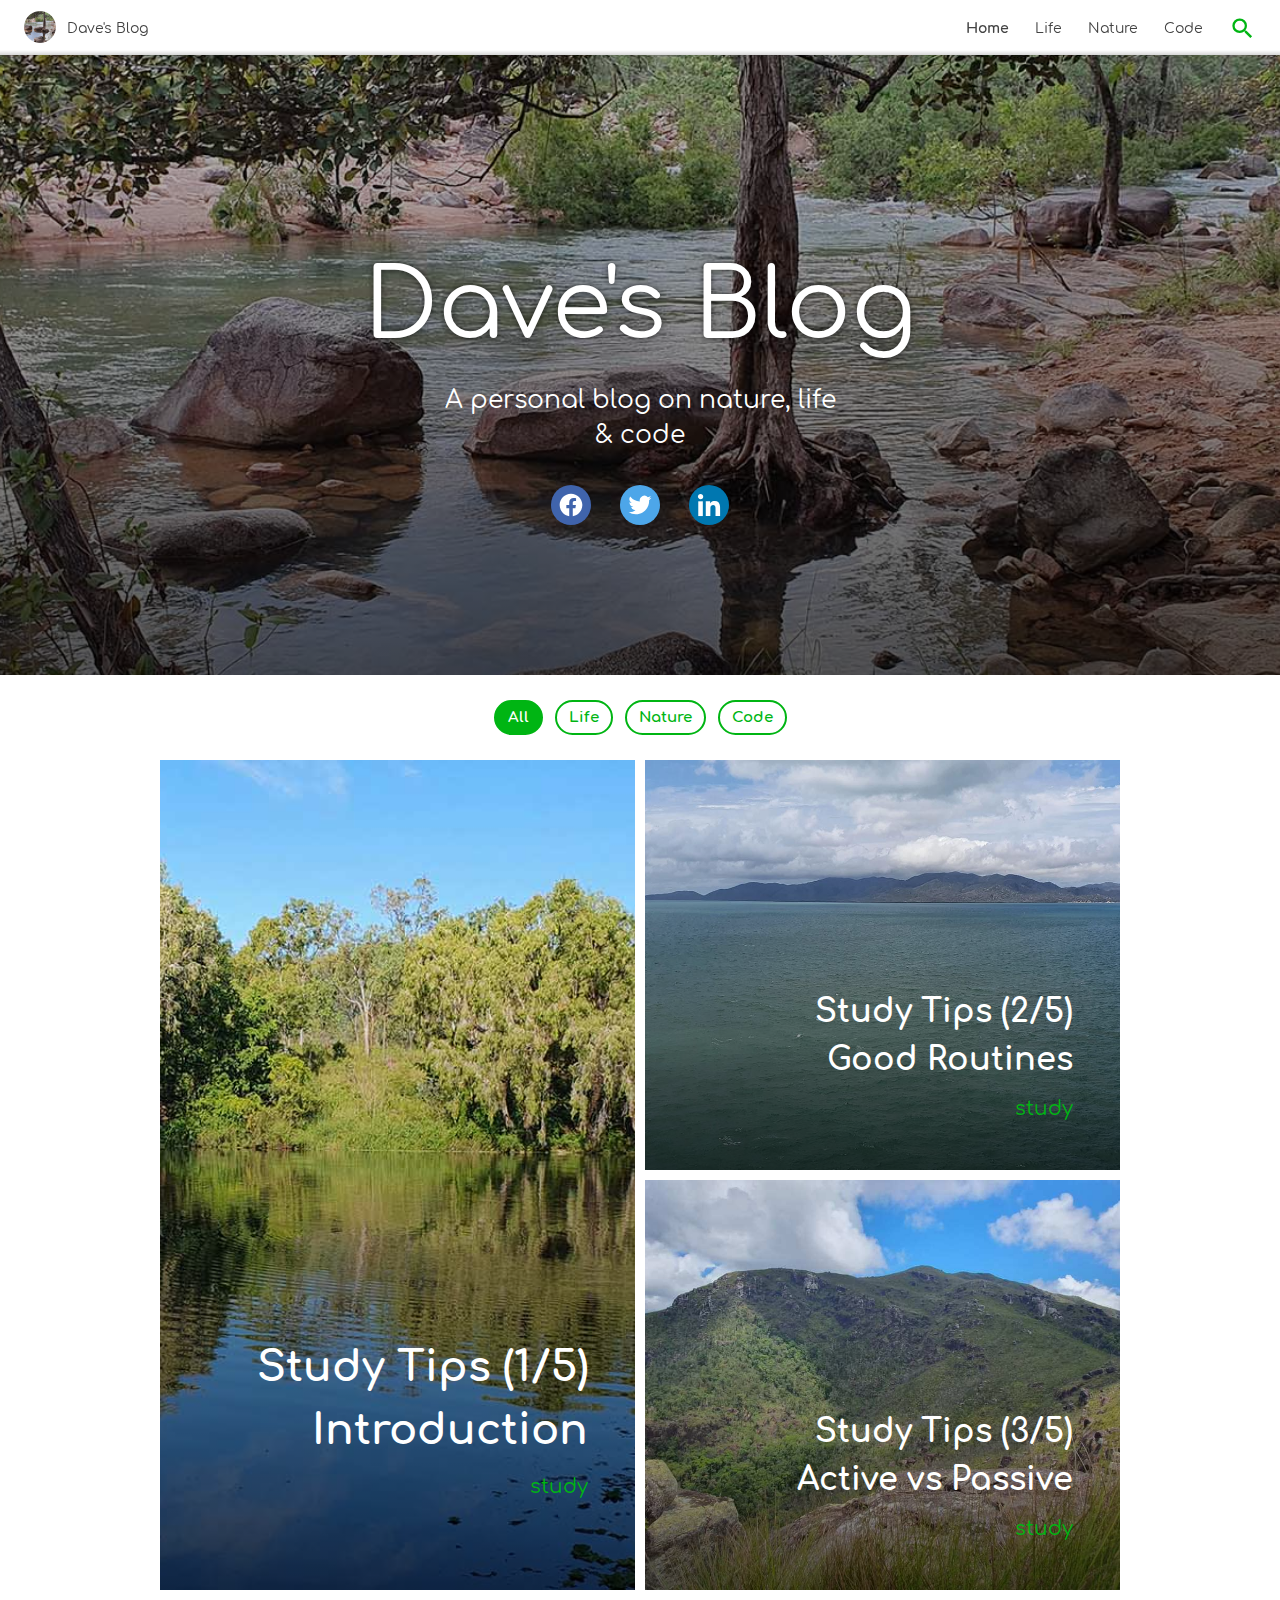
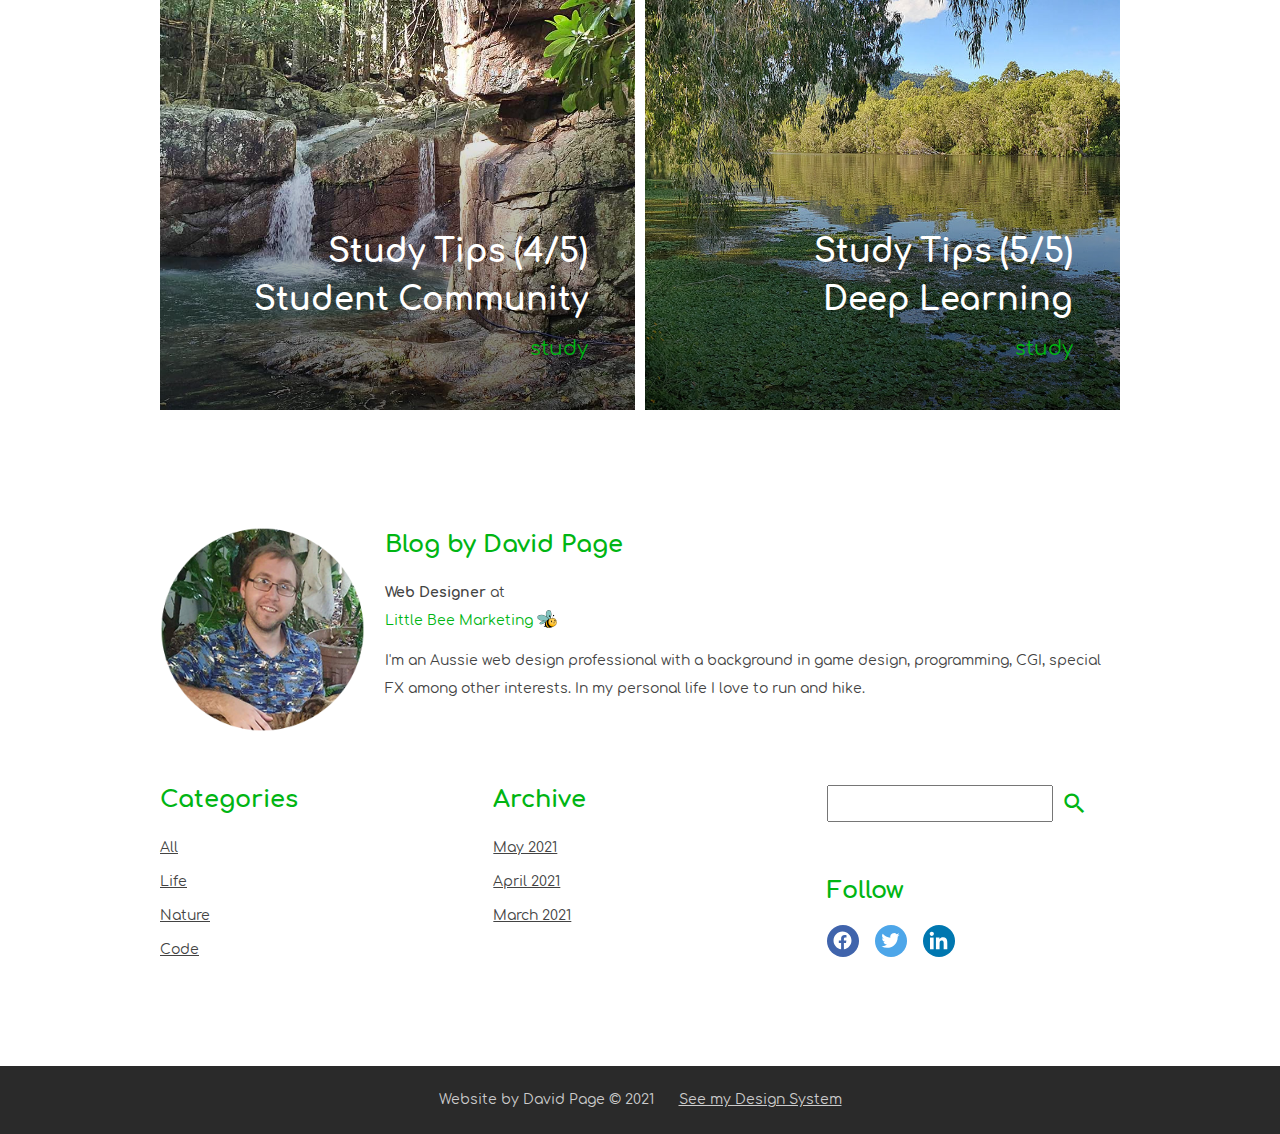
==== index.html @ 565faa84 "feat: Make hero heading with other content without overflowing" ====
<!DOCTYPE html>
<html lang="en">
<head>
    <meta charset="utf-8">
    <meta name="viewport" content="width=device-width">
    <title>Dave's Blog</title>

    <!-- Google Material Font Icons -->
    <link rel="stylesheet" href="https://fonts.googleapis.com/icon?family=Material+Icons">

    <link rel="stylesheet" href="style/main.css">
</head>
<body class="home">
    <header class="site-header">
        <nav class="primary-nav">
            <div class="nav-bar nav-bar--subtle-popout nav-bar--sticky">
                <a href="index.html" class="nav-bar__site-info">
                    <img class="site-logo nav-bar__logo" src="img/site-logo.png" alt="logo">
                    <p class="site-title">Dave's Blog</p>
                </a>
                <button id="mobile-nav-btn" class="mobile-nav-btn menu-toggle btn btn--icon">
                    <span class="menu-toggle__icon material-icons">menu</span>
                </button>
                <ul id="nav-menu" class="header-menu menu">
                    <li class="menu-item menu-item--current"><a href="index.html" class="menu-item__link">Home</a></li>
                    <li class="menu-item"><a href="#" class="menu-item__link">Life</a></li>
                    <li class="menu-item"><a href="#" class="menu-item__link">Nature</a></li>
                    <li class="menu-item"><a href="#" class="menu-item__link">Code</a></li>
                    <li class="menu-item menu-item--search">
                        <form class="search-box">
                            <input class="search-box__input" type="text" title="search input">
                            <button class="search-box__btn search-btn btn btn--icon" type="submit">
                                <span class="search-btn__icon material-icons">search</span>
                            </button>
                        </form>
                        <button class="search-btn btn btn--icon">
                            <span class="search-btn__icon material-icons">search</span>
                        </button>
                    </li>
                </ul>
            </div>
        </nav>

        <div class="header-hero header-hero--home">
            <div class="header-hero__img img--home-hero parallax parallax--push-up use-placeholder">
                <div class="header-hero__content">
                    <h1 class="header-hero__heading header-hero__heading--large">Dave's Blog</h1>
                    <p class="header-hero__subheading">A personal blog on nature, life & code</p>
                    <ul class="header-hero__social social-links">
                        <li class="social-links__icon social-links--fb">
                            <a href="https://www.facebook.com/david.page.5437" title="facebook">
                                <img class="social-links__img" src="img/social-fb.svg" alt="">
                            </a>
                        </li>
                        <li class="social-links__icon social-links--twitter">
                            <a href="https://twitter.com/DavidPa64607279" title="twitter">
                                <img class="social-links__img" src="img/social-twitter.svg" alt="">
                            </a>
                        </li>
                        <li class="social-links__icon social-links--linkdin">
                            <a href="https://www.linkedin.com/in/david-page-53976b137/" title="linkedin">
                                <img class="social-links__img" src="img/social-linkedin.svg" alt="">
                            </a>
                        </li>
                    </ul>
                </div>
            </div>
        </div>
    </header>
    <div class="page-content wrap">
        <aside class="filters btn-group">
            <div class="btn toggle-btn toggle-btn--on toggle-btn--disabled">All</div>
            <a href="index.html" class="btn toggle-btn">Life</a>
            <a href="#" class="btn toggle-btn">Nature</a>
            <a href="#" class="btn toggle-btn">Code</a>
        </aside>

        <main class="site-main post-card-grid">
            <article class="post post--featured">
                <div class="post__img img--study-tips-1 use-placeholder">
                    <a href="post/study-tips.html" class="post__link">
                        <div class="post__content">
                            <h2>Study Tips (1/5)<span class="post__subheading">Introduction</span></h2>
                            <div class="post__category">study</div>
                        </div>
                    </a>
                </div>
            </article>

            <article class="post">
                <div class="post__img img--study-tips-2 use-placeholder">
                    <a href="post/study-tips.html" class="post__link">
                        <div class="post__content">
                            <h2>Study Tips (2/5)<span class="post__subheading">Good Routines</span></h2>
                            <div class="post__category">study</div>
                        </div>
                    </a>
                </div>
            </article>

            <article class="post">
                <div class="post__img img--study-tips-3 use-placeholder">
                    <a href="post/study-tips.html" class="post__link">
                        <div class="post__content">
                            <h2>Study Tips (3/5)<span class="post__subheading">Active vs Passive</span></h2>
                            <div class="post__category">study</div>
                        </div>
                    </a>
                </div>
            </article>

            <article class="post">
                <div class="post__img img--study-tips-4 use-placeholder">
                    <a href="post/study-tips.html" class="post__link">
                        <div class="post__content">
                            <h2>Study Tips (4/5)<span class="post__subheading">Student Community</span></h2>
                            <div class="post__category">study</div>
                        </div>
                    </a>
                </div>
            </article>

            <article class="post">
                <div class="post__img img--study-tips-5 use-placeholder">
                    <a href="post/study-tips.html" class="post__link">
                        <div class="post__content">
                            <h2>Study Tips (5/5)<span class="post__subheading">Deep Learning</span></h2>
                            <div class="post__category">study</div>
                        </div>
                    </a>
                </div>
            </article>
        </main>
    </div>
    <footer class="site-footer">
        <div class="wrap footer-sections">

            <section class="footer-section footer-section__author-bio author-bio">
                <a class="footer-section__home-link" href="index.html" title="home">
                    <img class="footer-section__img author-bio__avatar" src="img/author-avatar.png" alt="logo">
                </a>
                <div class="author-bio__content">
                    <a class="footer-section__home-link" href="index.html" title="home">
                        <h2 class="footer-section__title author-bio__name">Blog by David Page</h2>
                    </a>
                    <p class="footer-section__text author-bio__title"><strong>Web Designer</strong> at</p>
                    <p class="footer-section__text author-bio__company">
                        <a href="https://littlebeemarketing.com.au/">
                            Little Bee Marketing <img src="img/little-bee-marketing.png" class="small-icon" alt="">
                        </a>
                    </p>
                    <p class="footer-section__text author-bio__desc">I'm an Aussie web design professional with a
                        background in game design, programming, CGI,
                        special FX among other interests. In my personal life
                        I love to run and hike.</p>
                </div>
            </section>

            <section class="footer-section footer-section__categories">
                <h2 class="footer-section__title">Categories</h2>
                <ul class="nav-list">
                    <li class="nav-list-item nav-list-item--current">
                        <a href="index.html">All</a>
                    </li>
                    <li class="nav-list-item">
                        <a href="index.html">Life</a>
                    </li>
                    <li class="nav-list-item">
                        <a href="#">Nature</a>
                    </li>
                    <li class="nav-list-item">
                        <a href="#">Code</a>
                    </li>
                </ul>
            </section>

            <section class="footer-section footer-section__archive">
                <h2 class="footer-section__title">Archive</h2>
                <ul class="nav-list">
                    <li class="nav-list-item">
                        <a href="index.html">May 2021</a>
                    </li>
                    <li class="nav-list-item">
                        <a href="#">April 2021</a>
                    </li>
                    <li class="nav-list-item">
                        <a href="#">March 2021</a>
                    </li>
                </ul>
            </section>

            <section class="footer-section footer-section__search">
                <h2 class="footer-section__title screen-reader-only">Search</h2>
                <form class="search-box">
                    <input class="search-box__input" type="text" title="search input">
                    <button class="search-box__btn search-btn btn btn--icon" type="submit">
                        <span class="search-btn__icon material-icons">search</span>
                    </button>
                </form>
            </section>

            <section class="footer-section footer-section__social">
                <h2 class="footer-section__title">Follow</h2>
                <ul class="footer-section__social social-links">
                    <li class="social-links__icon social-links--fb">
                        <a href="https://www.facebook.com/david.page.5437" title="facebook">
                            <img class="social-links__img" src="img/social-fb.svg" alt="">
                        </a>
                    </li>
                    <li class="social-links__icon social-links--twitter">
                        <a href="https://twitter.com/DavidPa64607279" title="twitter">
                            <img class="social-links__img" src="img/social-twitter.svg" alt="">
                        </a>
                    </li>
                    <li class="social-links__icon social-links--linkdin">
                        <a href="https://www.linkedin.com/in/david-page-53976b137/" title="linkedin">
                            <img class="social-links__img" src="img/social-linkedin.svg" alt="">
                        </a>
                    </li>
                </ul>
            </section>

        </div>
        <div class="footer-bar">
            <ul class="footer-info">
                <li class="footer-info--copyright">
                    Website by David Page © 2021
                </li>
                <li class="footer-info--design">
                    <a href="design-system.html">See my Design System</a>
                </li>
            </ul>
        </div>
    </footer>
    <script>

        /* Makes the mobile nav menu button work */
        var btn = document.getElementById("mobile-nav-btn");

        btn.addEventListener("touchstart", function (event) {
            event.preventDefault();
            var menu = document.getElementById("nav-menu");
            menu.classList.toggle("toggled");
        });

    </script>
</body>
</html>
---- style/main.css ----
/*
 * Main styling for Dave's Blog. 
 */

@import url(common.css);
@import url(header-nav.css);
@import url(header-hero.css);
@import url(post-cards.css);
@import url(footer.css);
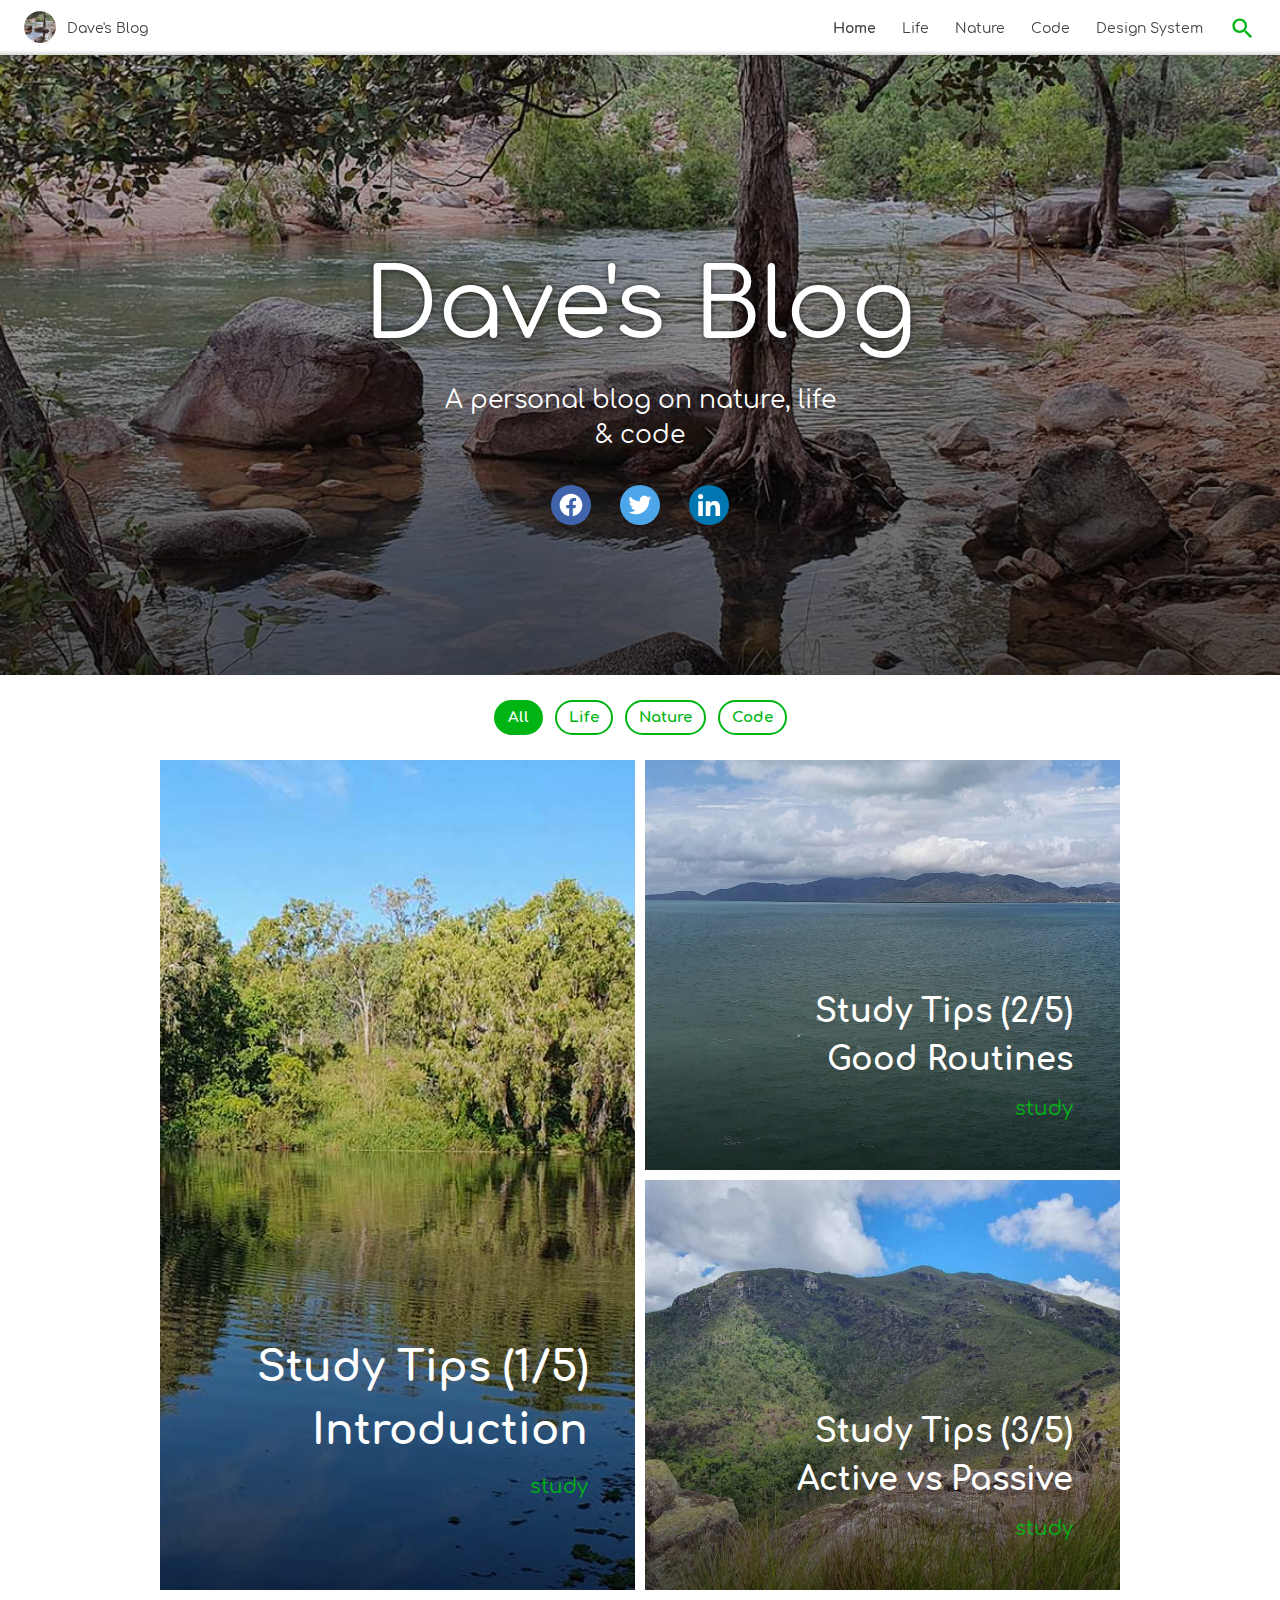
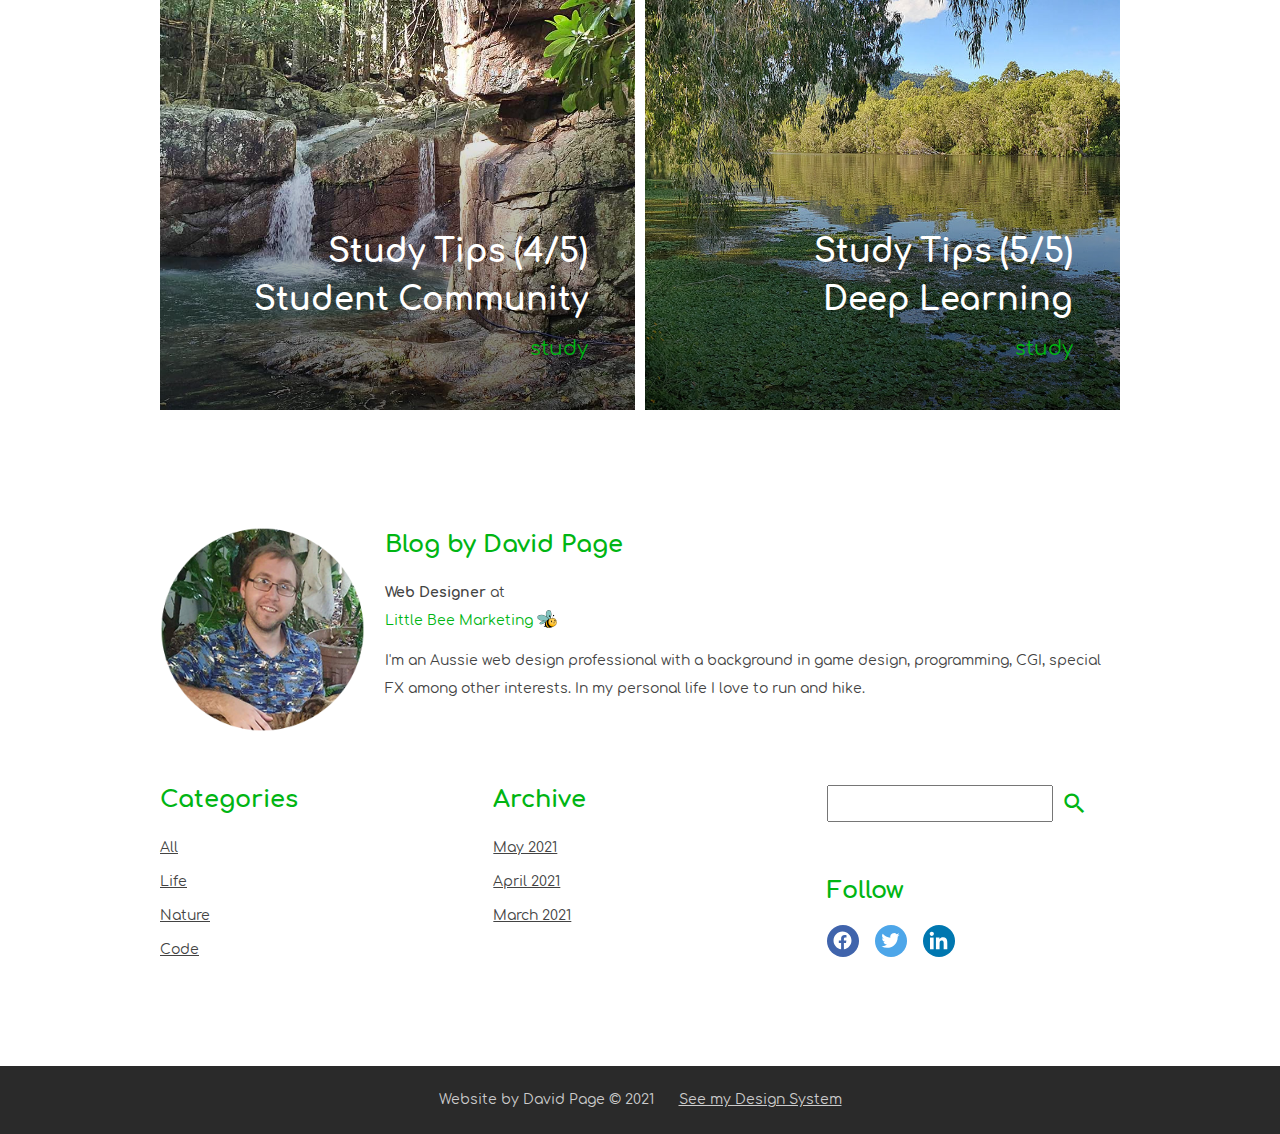
==== commit 8a73bc1d: "feat: Add navigation between blog and design system pages" ====
--- a/index.html
+++ b/index.html
@@ -26,6 +26,7 @@
                     <li class="menu-item"><a href="#" class="menu-item__link">Life</a></li>
                     <li class="menu-item"><a href="#" class="menu-item__link">Nature</a></li>
                     <li class="menu-item"><a href="#" class="menu-item__link">Code</a></li>
+                    <li class="menu-item"><a href="design-system.html" class="menu-item__link">Design System</a></li>
                     <li class="menu-item menu-item--search">
                         <form class="search-box">
                             <input class="search-box__input" type="text" title="search input">
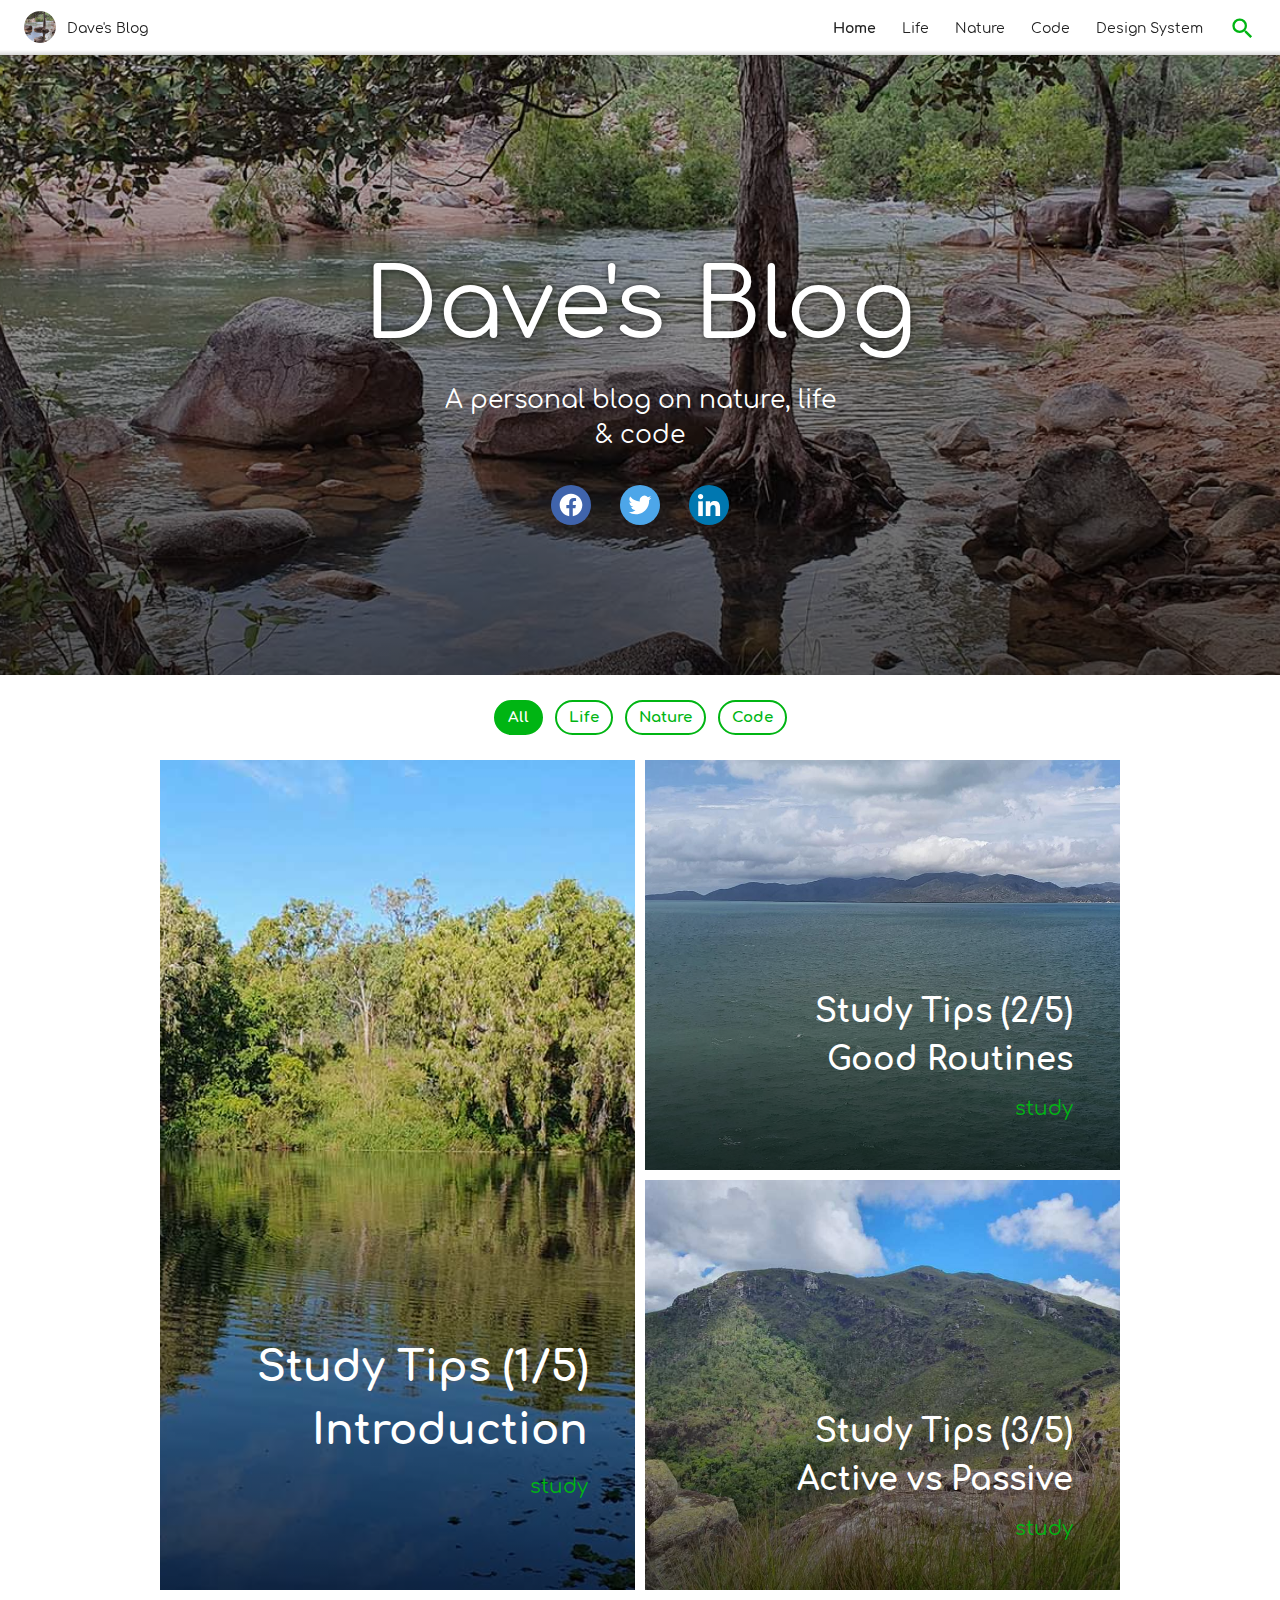
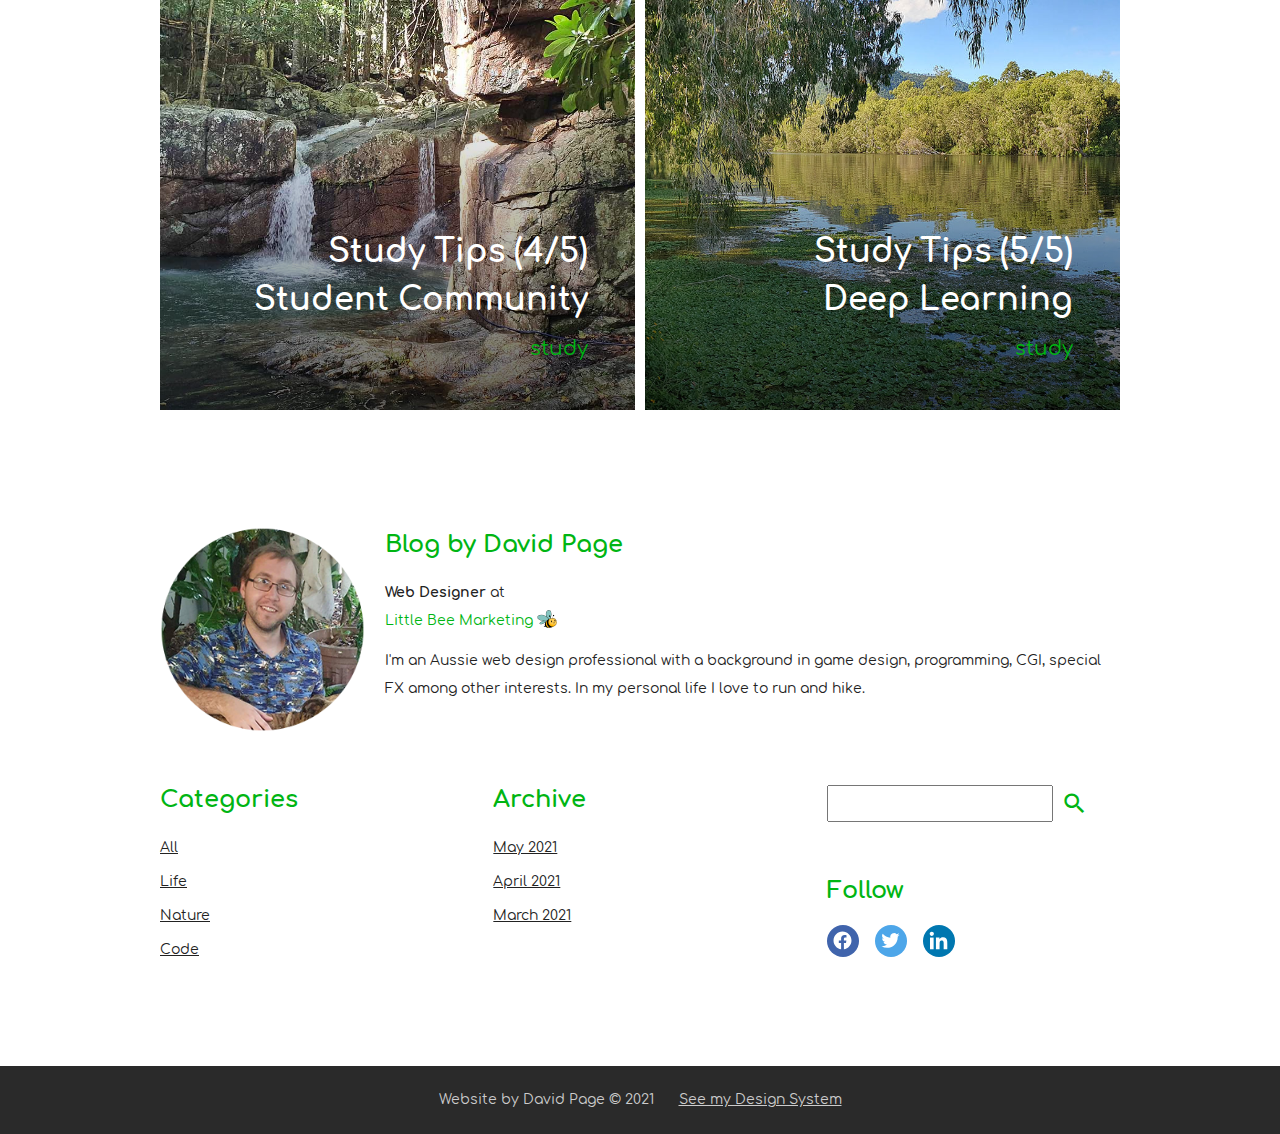
==== commit 626c3679: "feat: Add additional accessibility titles" ====
--- a/index.html
+++ b/index.html
@@ -1,5 +1,6 @@
 <!DOCTYPE html>
 <html lang="en">
+
 <head>
     <meta charset="utf-8">
     <meta name="viewport" content="width=device-width">
@@ -10,9 +11,10 @@
 
     <link rel="stylesheet" href="style/main.css">
 </head>
+
 <body class="home">
     <header class="site-header">
-        <nav class="primary-nav">
+        <nav class="primary-nav" title="main navigation">
             <div class="nav-bar nav-bar--subtle-popout nav-bar--sticky">
                 <a href="index.html" class="nav-bar__site-info">
                     <img class="site-logo nav-bar__logo" src="img/site-logo.png" alt="logo">
@@ -29,7 +31,8 @@
                     <li class="menu-item"><a href="design-system.html" class="menu-item__link">Design System</a></li>
                     <li class="menu-item menu-item--search">
                         <form class="search-box">
-                            <input class="search-box__input" type="text" title="search input">
+                            <label class="screen-reader-only" for="header-nav-search">search</label>
+                            <input class="search-box__input" type="text" title="search input" id="header-nav-search">
                             <button class="search-box__btn search-btn btn btn--icon" type="submit">
                                 <span class="search-btn__icon material-icons">search</span>
                             </button>
@@ -192,8 +195,9 @@
 
             <section class="footer-section footer-section__search">
                 <h2 class="footer-section__title screen-reader-only">Search</h2>
-                <form class="search-box">
-                    <input class="search-box__input" type="text" title="search input">
+                <form class="search-box">                    
+                    <label class="screen-reader-only" for="footer-nav-search">search</label>
+                    <input class="search-box__input" type="text" title="search input" id="footer-nav-search">
                     <button class="search-box__btn search-btn btn btn--icon" type="submit">
                         <span class="search-btn__icon material-icons">search</span>
                     </button>
@@ -246,4 +250,5 @@
 
     </script>
 </body>
+
 </html>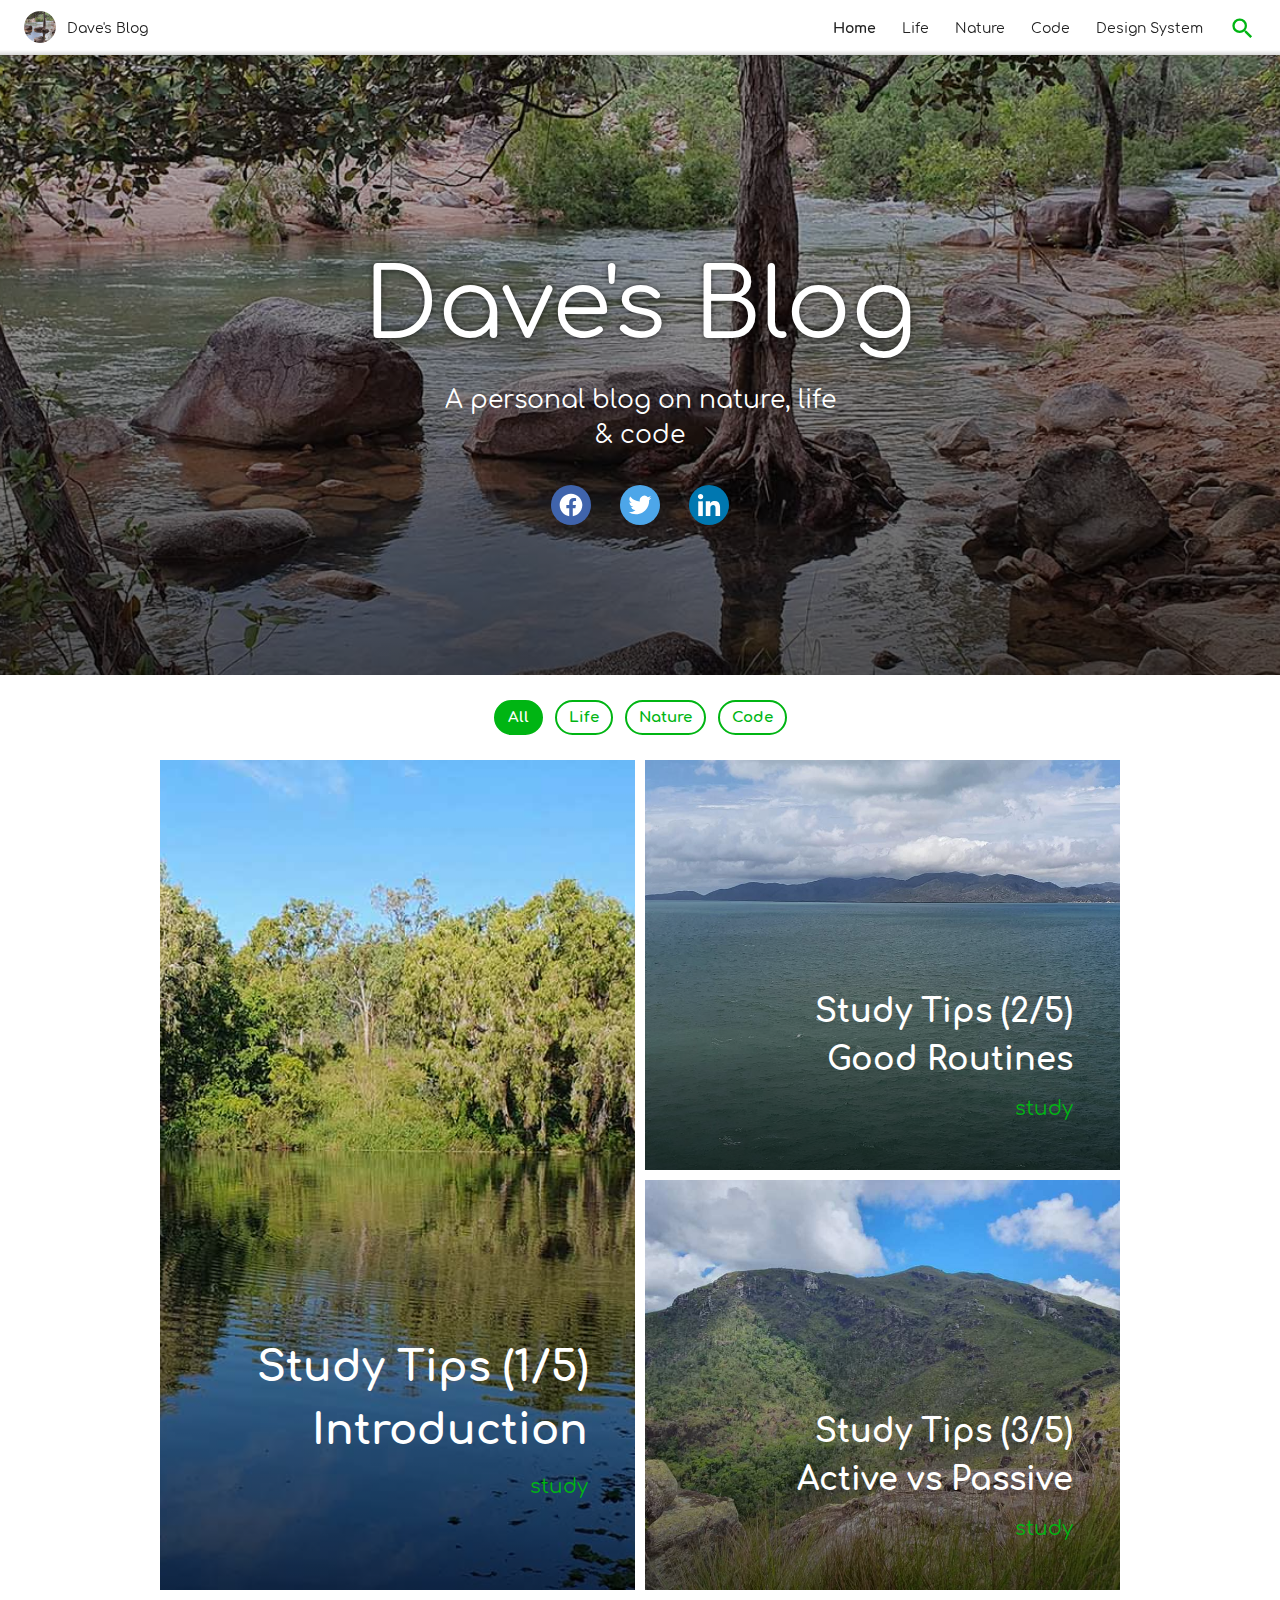
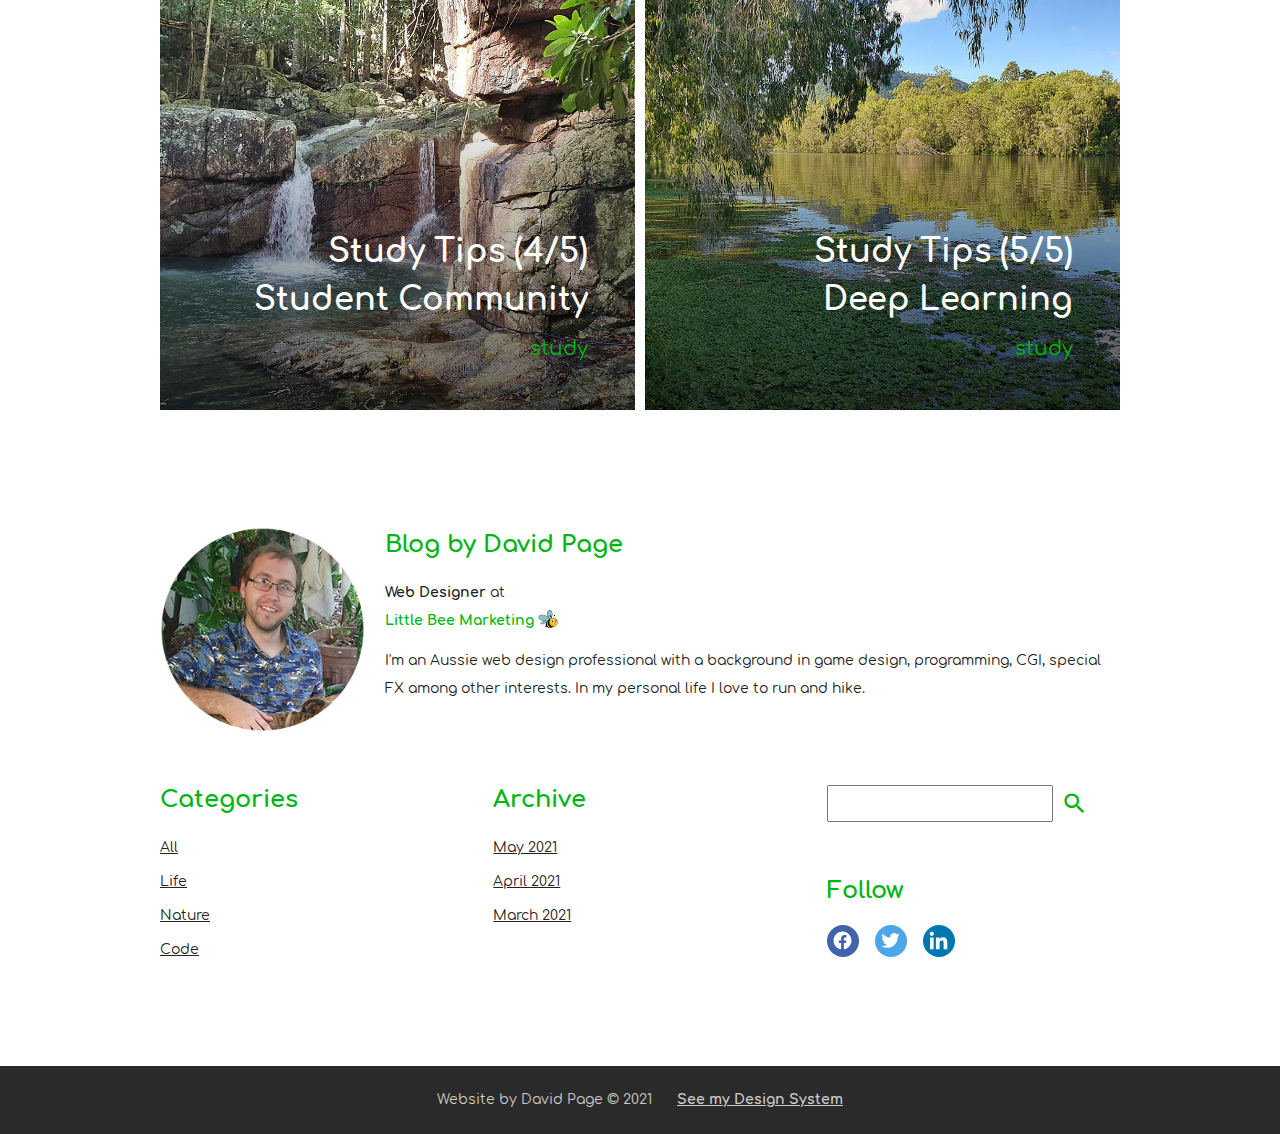
==== commit 02c936f8: "style: Removed all trailing white space" ====
--- a/index.html
+++ b/index.html
@@ -195,7 +195,7 @@
 
             <section class="footer-section footer-section__search">
                 <h2 class="footer-section__title screen-reader-only">Search</h2>
-                <form class="search-box">                    
+                <form class="search-box">
                     <label class="screen-reader-only" for="footer-nav-search">search</label>
                     <input class="search-box__input" type="text" title="search input" id="footer-nav-search">
                     <button class="search-box__btn search-btn btn btn--icon" type="submit">
--- a/style/main.css
+++ b/style/main.css
@@ -1,5 +1,5 @@
 /*
- * Main styling for Dave's Blog. 
+ * Main styling for Dave's Blog.
  */
 
 @import url(common.css);
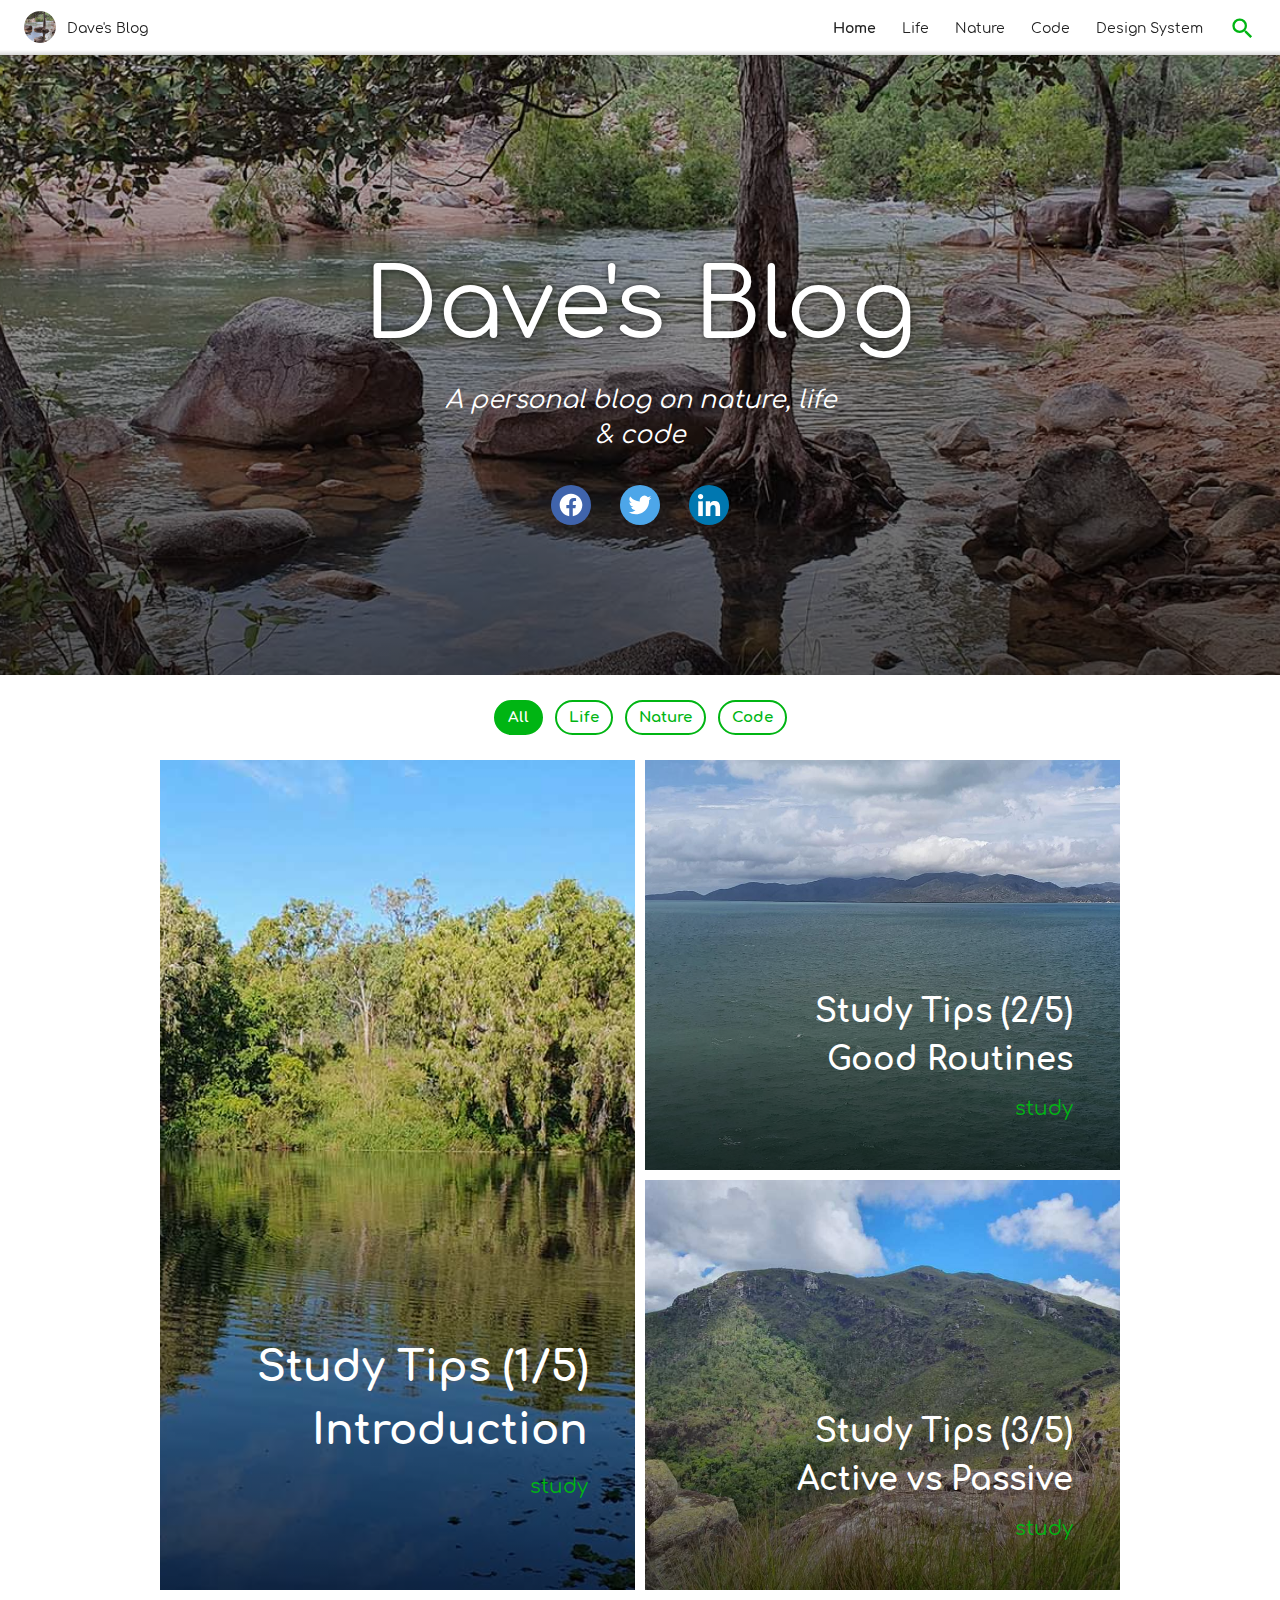
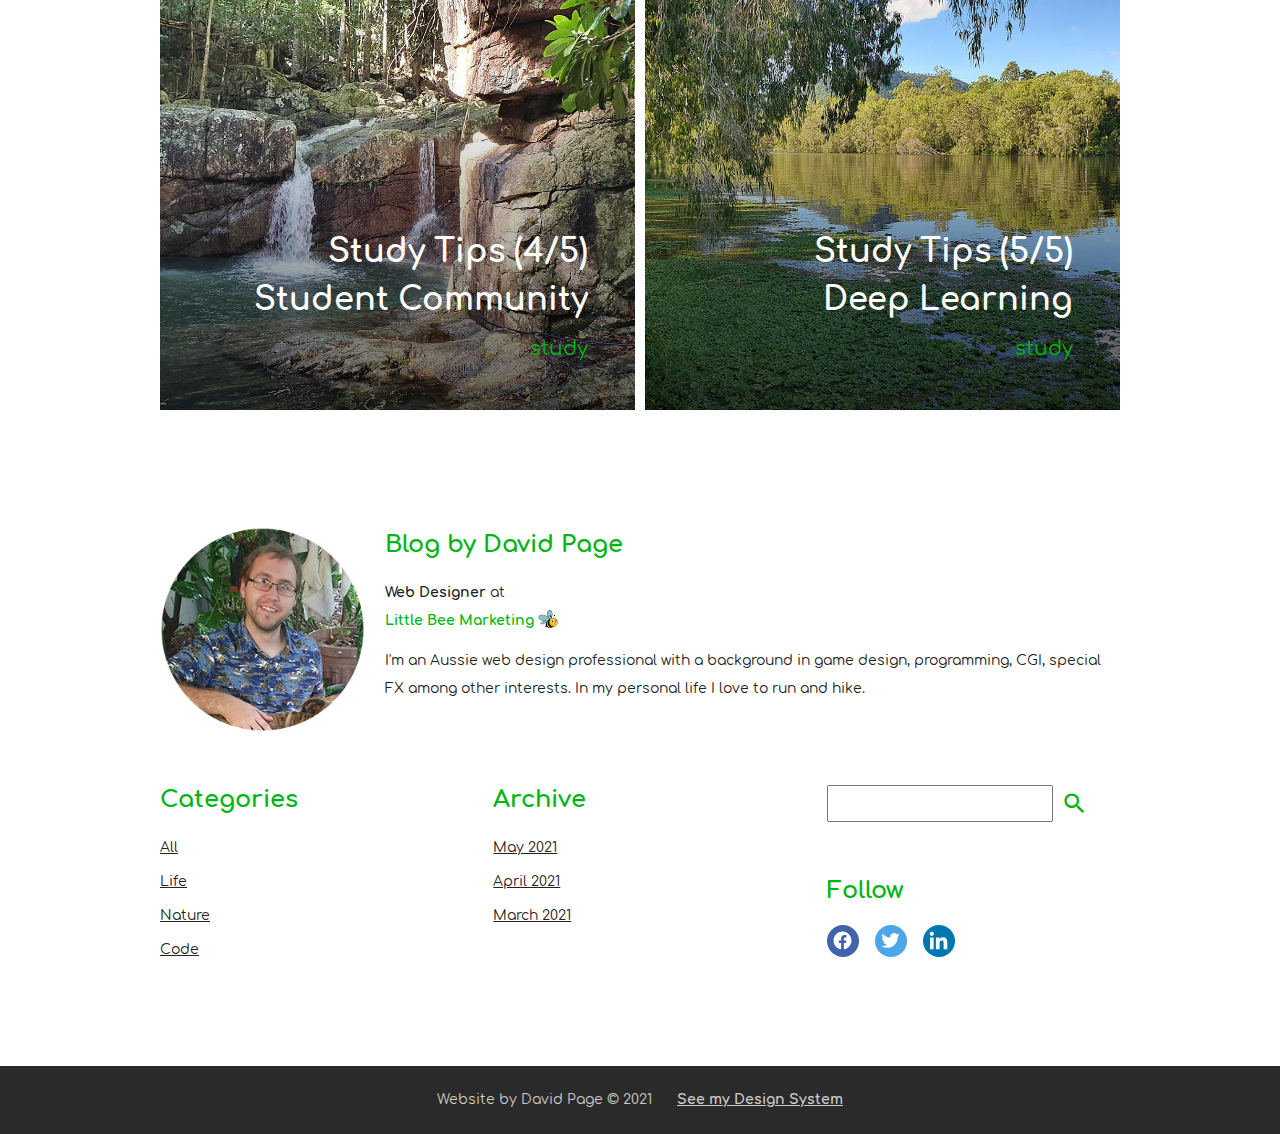
==== commit 0415cd16: "fix: Add alt text to social link icons" ====
--- a/index.html
+++ b/index.html
@@ -24,11 +24,21 @@
                     <span class="menu-toggle__icon material-icons">menu</span>
                 </button>
                 <ul id="nav-menu" class="header-menu menu">
-                    <li class="menu-item menu-item--current"><a href="index.html" class="menu-item__link">Home</a></li>
-                    <li class="menu-item"><a href="#" class="menu-item__link">Life</a></li>
-                    <li class="menu-item"><a href="#" class="menu-item__link">Nature</a></li>
-                    <li class="menu-item"><a href="#" class="menu-item__link">Code</a></li>
-                    <li class="menu-item"><a href="design-system.html" class="menu-item__link">Design System</a></li>
+                    <li class="menu-item menu-item--current">
+                        <a href="index.html" class="menu-item__link">Home</a>
+                    </li>
+                    <li class="menu-item">
+                        <a href="#" class="menu-item__link">Life</a>
+                    </li>
+                    <li class="menu-item">
+                        <a href="#" class="menu-item__link">Nature</a>
+                    </li>
+                    <li class="menu-item">
+                        <a href="#" class="menu-item__link">Code</a>
+                    </li>
+                    <li class="menu-item">
+                        <a href="design-system.html" class="menu-item__link">Design System</a>
+                    </li>
                     <li class="menu-item menu-item--search">
                         <form class="search-box">
                             <label class="screen-reader-only" for="header-nav-search">search</label>
@@ -53,17 +63,17 @@
                     <ul class="header-hero__social social-links">
                         <li class="social-links__icon social-links--fb">
                             <a href="https://www.facebook.com/david.page.5437" title="facebook">
-                                <img class="social-links__img" src="img/social-fb.svg" alt="">
+                                <img class="social-links__img" src="img/social-fb.svg" alt="facebook logo">
                             </a>
                         </li>
                         <li class="social-links__icon social-links--twitter">
                             <a href="https://twitter.com/DavidPa64607279" title="twitter">
-                                <img class="social-links__img" src="img/social-twitter.svg" alt="">
+                                <img class="social-links__img" src="img/social-twitter.svg" alt="twitter logo">
                             </a>
                         </li>
                         <li class="social-links__icon social-links--linkdin">
                             <a href="https://www.linkedin.com/in/david-page-53976b137/" title="linkedin">
-                                <img class="social-links__img" src="img/social-linkedin.svg" alt="">
+                                <img class="social-links__img" src="img/social-linkedin.svg" alt="linkedin logo">
                             </a>
                         </li>
                     </ul>
@@ -209,17 +219,17 @@
                 <ul class="footer-section__social social-links">
                     <li class="social-links__icon social-links--fb">
                         <a href="https://www.facebook.com/david.page.5437" title="facebook">
-                            <img class="social-links__img" src="img/social-fb.svg" alt="">
+                            <img class="social-links__img" src="img/social-fb.svg" alt="facebook logo">
                         </a>
                     </li>
                     <li class="social-links__icon social-links--twitter">
                         <a href="https://twitter.com/DavidPa64607279" title="twitter">
-                            <img class="social-links__img" src="img/social-twitter.svg" alt="">
+                            <img class="social-links__img" src="img/social-twitter.svg" alt="twitter logo">
                         </a>
                     </li>
                     <li class="social-links__icon social-links--linkdin">
                         <a href="https://www.linkedin.com/in/david-page-53976b137/" title="linkedin">
-                            <img class="social-links__img" src="img/social-linkedin.svg" alt="">
+                            <img class="social-links__img" src="img/social-linkedin.svg" alt="linkedin logo">
                         </a>
                     </li>
                 </ul>
